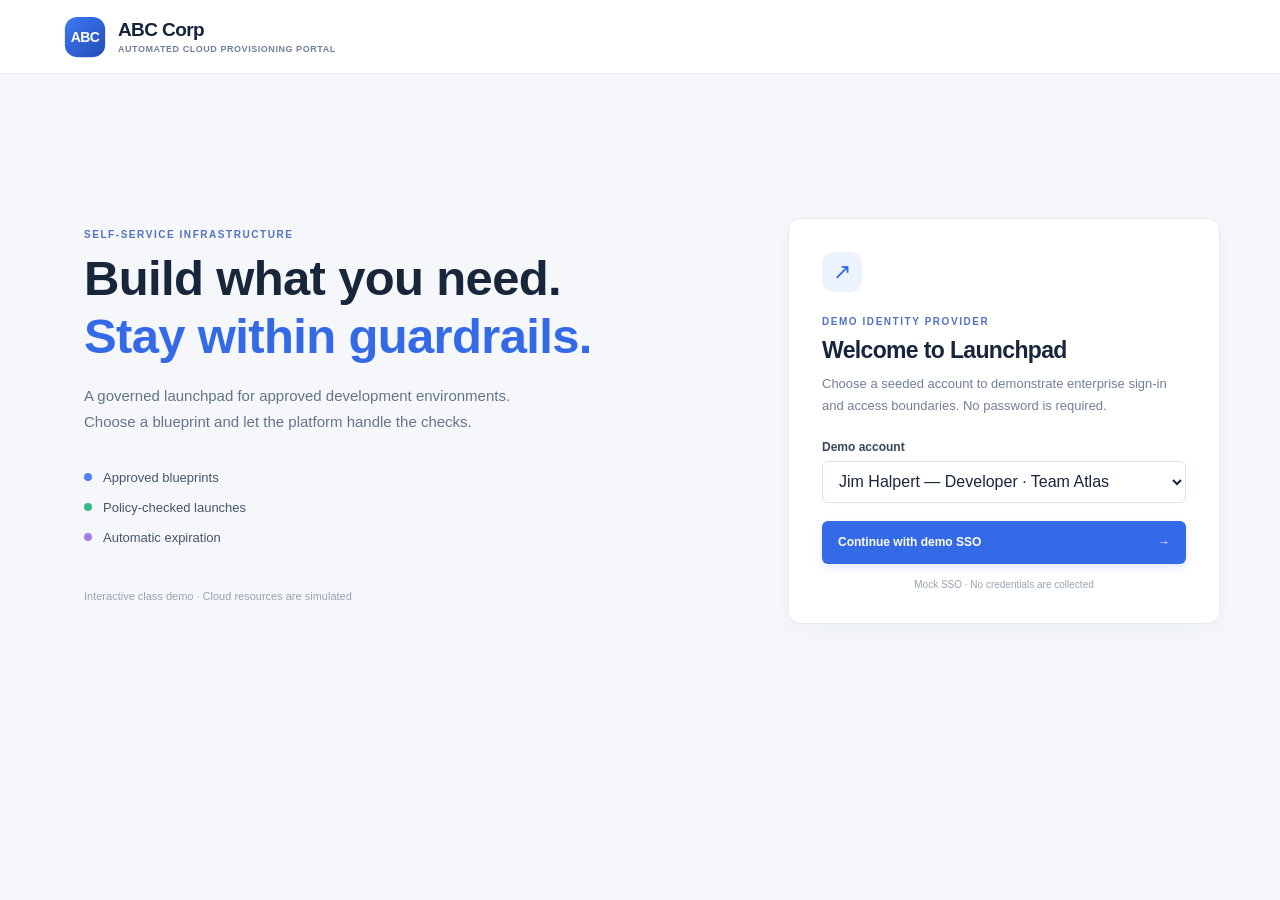
==== Automated Cloud Provisioning Portal Demo/index.html @ f83a17a1 "Removed Advance Demo Clock" ====
<!doctype html>
<html lang="en">
<head>
  <meta charset="utf-8">
  <meta name="viewport" content="width=device-width, initial-scale=1">
  <meta name="theme-color" content="#101d31">
  <title>Cloud Launchpad | ABC Corp</title>
  <link rel="stylesheet" href="styles.css">
</head>
<body>
  <header class="topbar">
    <a class="brand" href="#" aria-label="Cloud Launchpad home">
      <svg class="brand-mark" viewBox="0 0 48 48" role="img" aria-label="ABC Corp logo">
        <defs>
          <linearGradient id="abc-mark-gradient" x1="0" x2="1" y1="0" y2="1">
            <stop offset="0" stop-color="#3d78f4"/>
            <stop offset="1" stop-color="#244db6"/>
          </linearGradient>
        </defs>
        <rect x="1" y="1" width="46" height="46" rx="14" fill="url(#abc-mark-gradient)"/>
        <text x="24" y="30" text-anchor="middle" fill="#fff" font-family="Arial, sans-serif" font-size="16" font-weight="800" letter-spacing="-.7">ABC</text>
      </svg>
      <span class="brand-copy"><strong>ABC Corp</strong><small>AUTOMATED CLOUD PROVISIONING PORTAL</small></span>
    </a>
    <div id="session-area" class="session-area"></div>
  </header>

  <main id="app" class="page-shell">
    <section id="login-screen" class="login-layout">
      <div class="intro-panel">
        <p class="eyebrow">SELF-SERVICE INFRASTRUCTURE</p>
        <h1>Build what you need.<br><span>Stay within guardrails.</span></h1>
        <p class="intro-copy">A governed launchpad for approved development environments. Choose a blueprint and let the platform handle the checks.</p>
        <div class="intro-points">
          <span><i class="point-icon point-blue"></i>Approved blueprints</span>
          <span><i class="point-icon point-green"></i>Policy-checked launches</span>
          <span><i class="point-icon point-violet"></i>Automatic expiration</span>
        </div>
        <p class="demo-note">Interactive class demo · Cloud resources are simulated</p>
      </div>
      <section class="login-card" aria-labelledby="login-title">
        <div class="card-icon" aria-hidden="true">↗</div>
        <p class="eyebrow">DEMO IDENTITY PROVIDER</p>
        <h2 id="login-title">Welcome to Launchpad</h2>
        <p class="muted">Choose a seeded account to demonstrate enterprise sign-in and access boundaries. No password is required.</p>
        <label for="account-select">Demo account</label>
        <select id="account-select"></select>
        <button id="login-button" class="button button-primary button-full">Continue with demo SSO <span aria-hidden="true">→</span></button>
        <p class="login-footnote">Mock SSO · No credentials are collected</p>
      </section>
    </section>

    <section id="workspace" class="hidden">
      <div class="welcome-row">
        <div>
          <p class="eyebrow">ENGINEERING WORKSPACE</p>
          <h1 id="welcome-title">Your environments</h1>
          <p id="welcome-subtitle" class="muted"></p>
        </div>
      </div>

      <div id="notice-area" aria-live="polite"></div>
      <div id="policy-flash" aria-live="polite"></div>

      <div class="workspace-grid">
        <section class="panel catalog-panel">
          <div class="panel-heading">
            <div><p class="eyebrow">START WITH A BLUEPRINT</p><h2>Approved catalog</h2></div>
            <span class="count-pill">03 TEMPLATES</span>
          </div>
          <div id="catalog-list" class="catalog-list"></div>
        </section>

        <section class="panel request-panel">
          <div class="panel-heading">
            <div><p class="eyebrow">NEW REQUEST</p><h2>Configure environment</h2></div>
            <span class="step-mark">01 <span>/</span> 03</span>
          </div>
          <form id="request-form">
            <label>Selected blueprint</label>
            <div id="selected-template" class="selected-template"></div>
            <label for="environment-name">Environment name</label>
            <input id="environment-name" name="environmentName" required maxlength="32" placeholder="e.g. checkout-api">
            <span class="field-hint">Lowercase letters, numbers, and hyphens; start with a letter.</span>
            <div class="form-row">
              <div>
                <label for="cloud-provider">Cloud provider</label>
                <select id="cloud-provider" name="cloudProvider">
                  <option value="aws">AWS</option>
                  <option value="azure">Azure</option>
                  <option value="gcp">GCP</option>
                </select>
              </div>
              <div>
                <label for="region">Region</label>
                <select id="region" name="region"></select>
              </div>
            </div>
            <div class="form-row">
              <div>
                <label for="lifetime">Lifetime</label>
                <select id="lifetime" name="lifetime"></select>
              </div>
              <div class="estimate-card" aria-live="polite">
                <span class="estimate-label">Estimated cost</span>
                <strong id="daily-estimate">$0.00 <small>/ day</small></strong>
                <span id="total-estimate" class="estimate-total"></span>
                <span class="estimate-disclaimer">Demo estimate · not live pricing</span>
              </div>
            </div>
            <label class="checkbox-label" for="public-ingress">
              <input id="public-ingress" name="publicIngress" type="checkbox">
              <span>Allow public inbound access <small>Included to demonstrate a policy violation</small></span>
            </label>
            <button id="submit-request" class="button button-primary button-full" type="submit">Run checks &amp; provision <span aria-hidden="true">→</span></button>
            <p class="form-footnote"><span aria-hidden="true">⛨</span> Every request is checked before deployment.</p>
          </form>
        </section>
      </div>

      <section class="panel environments-panel">
        <div class="panel-heading">
          <div><p class="eyebrow">REQUEST HISTORY</p><h2 id="environment-heading">Your environments</h2></div>
          <span id="environment-count" class="count-pill">0 ENVIRONMENTS</span>
        </div>
        <div id="environment-list"></div>
      </section>
      <section id="security-policy-section" class="panel security-policies-panel hidden" aria-labelledby="security-policies-title">
        <div class="panel-heading">
          <div><p class="eyebrow">SECURITY ADMINISTRATION</p><h2 id="security-policies-title">Security &amp; compliance policies</h2></div>
          <span id="policy-count" class="count-pill"></span>
        </div>
        <p class="policy-intro">Review and maintain the demo guardrails. The public ingress policy is enforced during provisioning checks; other policy entries are managed as demo policy records.</p>
        <div id="security-policy-list" class="security-policy-list"></div>
        <form id="policy-form" class="policy-editor">
          <h3 id="policy-form-heading">Add a policy</h3>
          <div class="form-row">
            <div>
              <label for="policy-name">Policy name</label>
              <input id="policy-name" name="policyName" required maxlength="60" placeholder="e.g. Require encrypted storage">
            </div>
            <div>
              <label for="policy-category">Category</label>
              <select id="policy-category" name="policyCategory">
                <option value="Access control">Access control</option>
                <option value="Network security">Network security</option>
                <option value="Data protection">Data protection</option>
                <option value="Lifecycle">Lifecycle</option>
                <option value="Compliance">Compliance</option>
              </select>
            </div>
          </div>
          <label for="policy-description">Description</label>
          <textarea id="policy-description" name="policyDescription" required maxlength="240" rows="2" placeholder="Describe what the policy requires."></textarea>
          <div class="policy-editor-actions">
            <button id="policy-submit" class="button button-primary" type="submit">Add policy</button>
            <button id="policy-cancel" class="button-secondary hidden" type="button">Cancel edit</button>
          </div>
        </form>
      </section>
      <footer class="page-footer">Demo mode · No cloud resources are created <span id="demo-clock"></span><button id="reset-button" class="text-button">Reset demo data</button></footer>
    </section>
  </main>
  <script src="app.js"></script>
</body>
</html>
---- Automated Cloud Provisioning Portal Demo/styles.css ----
:root {
  color-scheme: light;
  --ink: #17263b;
  --muted: #728096;
  --line: #e7ebf1;
  --paper: #ffffff;
  --canvas: #f5f7fb;
  --blue: #3469e8;
  --blue-dark: #2454c9;
  --green: #14946a;
  --red: #c33f4d;
  font-family: "DM Sans", "Segoe UI", sans-serif;
  background: var(--canvas);
  color: var(--ink);
}

* { box-sizing: border-box; }
body { margin: 0; min-width: 320px; background: var(--canvas); }
button, input, select { font: inherit; }
button { cursor: pointer; }
.hidden { display: none !important; }

.topbar {
  height: 74px; padding: 0 max(5vw, calc((100vw - 1200px) / 2));
  display: flex; align-items: center; justify-content: space-between;
  background: var(--paper); border-bottom: 1px solid var(--line);
}
.brand { color: inherit; text-decoration: none; display: flex; align-items: center; gap: 12px; }
.brand-mark { flex: 0 0 42px; width: 42px; height: 42px; display: block; }
.brand-copy strong { display: block; color: #14243b; font: 800 19px Manrope, "Segoe UI", sans-serif; letter-spacing: -.6px; }
.brand-copy small { display: block; margin-top: 3px; color: #718098; font-size: 9px; font-weight: 700; letter-spacing: .55px; }
.session-area { color: var(--muted); font-size: 12px; }
.session-user { display: flex; align-items: center; gap: 10px; }
.avatar { width: 34px; height: 34px; border-radius: 50%; display: grid; place-items: center; color: #345bc0; background: #eaf0ff; font-weight: 700; }
.session-user strong { display: block; color: var(--ink); font-size: 12px; }
.session-user small { display: block; margin-top: 2px; }
.session-user button { border: 0; background: transparent; color: var(--blue); font-size: 12px; margin-left: 8px; }

.page-shell { max-width: 1160px; width: calc(100% - 48px); margin: 52px auto 30px; }
.login-layout { min-height: 590px; display: grid; grid-template-columns: 1.2fr .8fr; align-items: center; gap: 80px; }
.intro-panel { padding: 8px 0 8px 24px; }
.eyebrow { margin: 0 0 10px; color: #5273c3; font-size: 10px; font-weight: 700; letter-spacing: 1.55px; }
h1, h2, p { margin-top: 0; }
h1, h2 { font-family: Manrope, "Segoe UI", sans-serif; letter-spacing: -.65px; }
.intro-panel h1 { margin-bottom: 18px; font-size: clamp(34px, 4vw, 49px); line-height: 1.17; }
.intro-panel h1 span { color: var(--blue); }
.intro-copy { max-width: 440px; color: #64748a; line-height: 1.75; font-size: 15px; }
.intro-points { display: grid; gap: 15px; margin-top: 34px; color: #47566c; font-size: 13px; }
.intro-points span { display: flex; align-items: center; gap: 11px; }
.point-icon { width: 8px; height: 8px; border-radius: 50%; }
.point-blue { background: #5680ed; }.point-green { background: #35b889; }.point-violet { background: #a080e5; }
.demo-note { margin-top: 45px; color: #99a3b2; font-size: 11px; }

.login-card, .panel { background: var(--paper); border: 1px solid var(--line); border-radius: 12px; box-shadow: 0 5px 20px #1c34510a; }
.login-card { padding: 33px; }
.card-icon { width: 40px; height: 40px; margin-bottom: 24px; display: grid; place-items: center; border-radius: 12px; color: var(--blue); background: #edf2ff; font-size: 22px; }
.login-card h2 { margin-bottom: 9px; font-size: 23px; }
.muted { color: var(--muted); line-height: 1.65; }
.login-card .muted { margin-bottom: 24px; font-size: 13px; }
label { display: block; margin: 15px 0 7px; font-size: 12px; font-weight: 600; color: #36465c; }
input:not([type=checkbox]), select, textarea { width: 100%; min-height: 42px; padding: 0 12px; border: 1px solid #dce2eb; border-radius: 6px; background: #fff; color: var(--ink); outline: none; }
textarea { padding-top: 10px; resize: vertical; line-height: 1.5; }
input:focus, select:focus, textarea:focus { border-color: #7191ed; box-shadow: 0 0 0 3px #3469e81a; }
.button { min-height: 43px; padding: 0 16px; border: 0; border-radius: 6px; font-size: 12px; font-weight: 700; }
.button-primary { color: white; background: var(--blue); box-shadow: 0 4px 9px #3469e826; }
.button-primary:hover { background: var(--blue-dark); }
.button-primary:disabled { cursor: wait; opacity: .65; }
.button-full { width: 100%; margin-top: 18px; display: flex; justify-content: space-between; align-items: center; }
.login-footnote { margin: 15px 0 0; text-align: center; color: #98a3b2; font-size: 10px; }

.welcome-row { display: flex; justify-content: space-between; align-items: end; margin-bottom: 23px; }
.welcome-row h1 { margin-bottom: 4px; font-size: 28px; }
.welcome-row .muted { margin-bottom: 0; font-size: 13px; }
.manager-tools { display: flex; align-items: center; gap: 10px; color: #79869a; font-size: 11px; }
.button-secondary { padding: 10px 13px; color: #3758a8; background: #edf2ff; border: 1px solid #e2e9ff; border-radius: 6px; font-size: 11px; font-weight: 700; }
.workspace-grid { display: grid; grid-template-columns: 1fr 1fr; gap: 18px; }
.panel { padding: 22px; }
.panel-heading { display: flex; justify-content: space-between; align-items: center; gap: 12px; margin-bottom: 20px; }
.panel-heading .eyebrow { margin-bottom: 5px; font-size: 9px; }
.panel-heading h2 { margin-bottom: 0; font-size: 18px; }
.count-pill { padding: 6px 9px; border-radius: 30px; background: #f1f4f8; color: #68778c; font-size: 9px; font-weight: 700; white-space: nowrap; letter-spacing: .35px; }
.step-mark { color: #344b7b; font-size: 11px; font-weight: 700; white-space: nowrap; }
.step-mark span { color: #a8b1bf; }
.catalog-list { display: grid; gap: 9px; }
.catalog-card { display: flex; width: 100%; align-items: center; gap: 12px; padding: 12px; text-align: left; border: 1px solid #e8edf4; border-radius: 8px; background: white; color: var(--ink); transition: border-color .15s, background .15s; }
.catalog-card:hover, .catalog-card.selected { border-color: #7998f1; background: #f7f9ff; }
.template-icon { flex: 0 0 38px; width: 38px; height: 38px; display: grid; place-items: center; border-radius: 9px; background: #eff3ff; color: #476bd2; font-size: 12px; font-weight: 700; }
.template-icon.python { color: #2386a5; background: #eaf8fa; }.template-icon.kubernetes { color: #7252c5; background: #f3efff; }
.template-info { flex: 1; min-width: 0; }
.template-info strong { display: block; margin-bottom: 4px; font-size: 12px; }
.template-info small { display: block; color: #8290a3; font-size: 10px; line-height: 1.4; }
.template-arrow { color: #98a5b8; }
.selected-template { padding: 10px 12px; border: 1px solid #e4eaf3; border-radius: 6px; background: #f9faff; color: #405574; font-size: 12px; font-weight: 600; }
.field-hint { display: block; margin: 5px 0 0; color: #8b97a8; font-size: 10px; }
.form-row { display: grid; grid-template-columns: 1fr 1fr; gap: 12px; }
.form-row label { margin-top: 13px; }
.estimate-card { min-width: 0; margin-top: 13px; padding: 8px 10px; border: 1px solid #dfe8fb; border-radius: 6px; background: #f6f8ff; }
.estimate-label, .estimate-total, .estimate-disclaimer { display: block; }
.estimate-label { color: #728096; font-size: 10px; }
.estimate-card strong { display: block; margin-top: 2px; color: #244ba8; font: 700 16px Manrope, "Segoe UI", sans-serif; }
.estimate-card strong small { font: 500 10px "DM Sans", "Segoe UI", sans-serif; color: #728096; }
.estimate-total { margin-top: 2px; color: #586982; font-size: 10px; }
.estimate-disclaimer { margin-top: 4px; color: #939eae; font-size: 9px; }
.checkbox-label { display: flex; align-items: flex-start; gap: 9px; margin-top: 17px; color: #47566c; font-size: 11px; font-weight: 500; }
.checkbox-label input { margin: 2px 0 0; accent-color: var(--blue); }
.checkbox-label span small { display: block; margin-top: 4px; color: #929dad; font-size: 10px; }
.form-footnote { margin: 13px 0 0; color: #8793a4; text-align: center; font-size: 10px; }
.form-footnote span { color: var(--green); }

.environments-panel { margin-top: 18px; }
.environments-panel .panel-heading { margin-bottom: 15px; }
.empty-state { padding: 24px 12px; border: 1px dashed #dce3ed; border-radius: 8px; text-align: center; color: #8793a4; font-size: 12px; }
.empty-state strong { display: block; margin-bottom: 4px; color: #53637a; font-size: 13px; }
.environment-table { width: 100%; border-collapse: collapse; font-size: 11px; }
.table-scroll { overflow-x: auto; }
.environment-table th { padding: 10px 9px; color: #8491a3; text-align: left; font-size: 9px; text-transform: uppercase; letter-spacing: .6px; border-bottom: 1px solid var(--line); }
.environment-table td { padding: 13px 9px; border-bottom: 1px solid #eff2f6; vertical-align: middle; }
.environment-table tr:last-child td { border-bottom: 0; }
.env-name { display: block; color: #263750; font-weight: 700; }
.env-meta { display: block; margin-top: 3px; color: #98a3b1; font-size: 9px; }
.resource-details { min-width: 130px; }
.resource-details summary { color: #4265c4; font-size: 10px; font-weight: 700; cursor: pointer; white-space: nowrap; }
.resource-details ul { min-width: 235px; margin: 9px 0 2px; padding: 10px 11px 10px 25px; border: 1px solid #e7ebf1; border-radius: 7px; background: #fafbfe; }
.resource-details li { padding: 4px 0; color: #53637a; font-size: 10px; }
.resource-details li strong, .resource-details li span { display: block; }
.resource-details li span { margin-top: 2px; color: #8793a4; }
.resource-empty { min-width: 150px; color: #98a3b1; font-size: 10px; line-height: 1.5; }
.security-policies-panel { margin-top: 18px; }
.security-policies-panel .panel-heading { margin-bottom: 9px; }
.policy-intro { max-width: 760px; margin-bottom: 17px; color: #728096; font-size: 11px; line-height: 1.6; }
.security-policy-list { display: grid; gap: 9px; }
.security-policy-card { display: flex; align-items: center; justify-content: space-between; gap: 18px; padding: 13px 15px; border: 1px solid #e8edf4; border-radius: 8px; }
.security-policy-heading { display: flex; align-items: center; flex-wrap: wrap; gap: 9px; }
.security-policy-heading h3 { margin: 0; color: #263750; font: 700 12px Manrope, "Segoe UI", sans-serif; }
.security-policy-copy p { margin: 5px 0; color: #748198; font-size: 10px; line-height: 1.5; }
.policy-category { padding: 4px 7px; border-radius: 20px; color: #536b9d; background: #f0f4fc; font-size: 9px; font-weight: 600; }
.policy-state { color: #7b899b; font-size: 9px; }
.policy-enabled { color: #12825e; }.policy-disabled { color: #a46d14; }
.security-policy-actions { display: flex; flex: 0 0 auto; align-items: center; gap: 13px; }
.policy-edit-button { color: #4265c4; }
.policy-toggle { display: flex; align-items: center; gap: 5px; margin: 0; color: #617087; font-size: 10px; }
.policy-toggle input { accent-color: var(--blue); }
.policy-editor { margin-top: 18px; padding: 16px; border: 1px solid #e3e9f2; border-radius: 8px; background: #fafbfe; }
.policy-editor h3 { margin: 0; font: 700 14px Manrope, "Segoe UI", sans-serif; }
.policy-editor .form-row { gap: 14px; }
.policy-editor .form-row label, .policy-editor > label { margin-top: 12px; }
.policy-editor-actions { display: flex; align-items: center; gap: 9px; }
.policy-editor-actions .button { margin-top: 13px; }
.policy-editor-actions .button-secondary { margin-top: 13px; }
.status-badge { display: inline-block; padding: 5px 8px; border-radius: 20px; font-size: 9px; font-weight: 700; }
.status-provisioned { color: #10845e; background: #e8f7f0; }.status-provisioning { color: #986d0a; background: #fff5dc; }.status-blocked { color: #b33947; background: #fff0f1; }.status-expiring { color: #a36a0d; background: #fff3dc; }.status-decommissioned { color: #697689; background: #eef1f5; }
.owner-cell { color: #5f6f84; }
.notice { margin-bottom: 14px; padding: 12px 14px; border-radius: 7px; font-size: 12px; line-height: 1.55; }
.notice-success { color: #176e51; background: #eaf8f1; border: 1px solid #d5f0e3; }.notice-warning { color: #835a12; background: #fff7e6; border: 1px solid #f4e6bd; }.notice-info { color: #3b5d98; background: #edf3ff; border: 1px solid #dce7ff; }
.policy-result { margin: -5px 0 16px; padding: 13px 15px; border-radius: 7px; font-size: 11px; line-height: 1.6; }
.policy-pass { color: #176e51; background: #eaf8f1; border: 1px solid #d5f0e3; }.policy-fail { color: #9f3541; background: #fff0f1; border: 1px solid #f5dadd; }
.policy-result strong { display: block; margin-bottom: 3px; }
.page-footer { display: flex; justify-content: center; align-items: center; gap: 10px; margin: 18px 0; color: #9aa4b2; font-size: 10px; }
.text-button { padding: 3px 5px; border: 0; background: transparent; color: #7487ad; font-size: 10px; }
.text-button:hover { color: var(--blue); text-decoration: underline; }
#demo-clock { color: #7788a0; }

@media (max-width: 800px) {
  .login-layout { grid-template-columns: 1fr; gap: 25px; max-width: 520px; margin: auto; }
  .intro-panel { padding-left: 0; }
  .intro-panel h1 { font-size: 37px; }
  .demo-note { margin-top: 25px; }
  .workspace-grid { grid-template-columns: 1fr; }
}
@media (max-width: 560px) {
  .topbar { height: 64px; padding: 0 16px; }
  .brand-copy strong { font-size: 17px; }
  .brand-copy small { font-size: 8px; }
  .page-shell { width: calc(100% - 28px); margin-top: 28px; }
  .login-card, .panel { padding: 18px; }
  .welcome-row { align-items: flex-start; gap: 12px; flex-direction: column; }
  .form-row { gap: 8px; }
  .security-policy-card { align-items: flex-start; flex-direction: column; gap: 8px; }
  .policy-editor .form-row { grid-template-columns: 1fr; }
  .environment-table th:nth-child(3), .environment-table td:nth-child(3) { display: none; }
  .environment-table th, .environment-table td { padding-left: 5px; padding-right: 5px; }
  .page-footer { flex-wrap: wrap; }
}
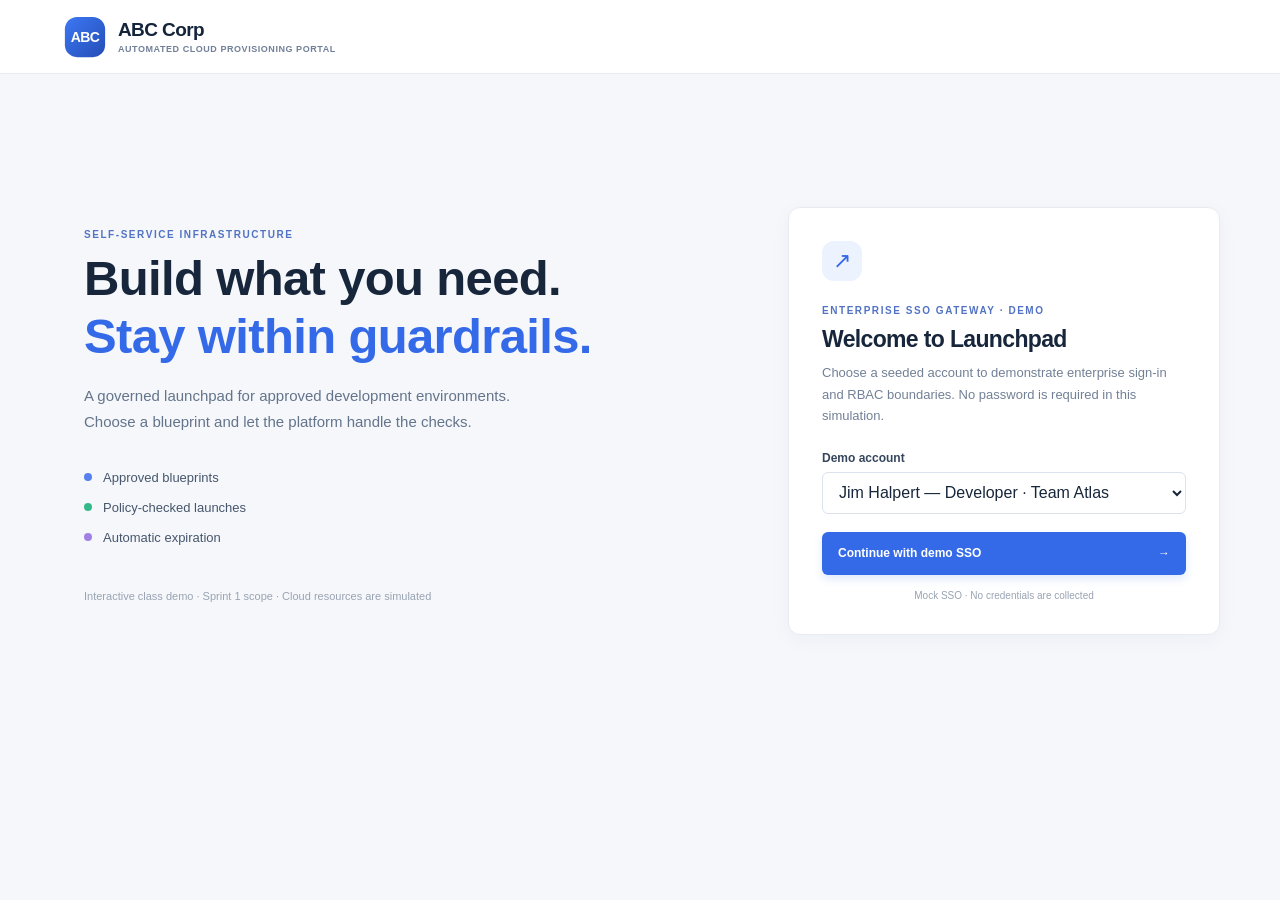
==== commit 88f22ab7: "commit" ====
--- a/Automated Cloud Provisioning Portal Demo/index.html
+++ b/Automated Cloud Provisioning Portal Demo/index.html
@@ -36,13 +36,13 @@
           <span><i class="point-icon point-green"></i>Policy-checked launches</span>
           <span><i class="point-icon point-violet"></i>Automatic expiration</span>
         </div>
-        <p class="demo-note">Interactive class demo · Cloud resources are simulated</p>
+        <p class="demo-note">Interactive class demo · Sprint 1 scope · Cloud resources are simulated</p>
       </div>
       <section class="login-card" aria-labelledby="login-title">
         <div class="card-icon" aria-hidden="true">↗</div>
-        <p class="eyebrow">DEMO IDENTITY PROVIDER</p>
+        <p class="eyebrow">ENTERPRISE SSO GATEWAY · DEMO</p>
         <h2 id="login-title">Welcome to Launchpad</h2>
-        <p class="muted">Choose a seeded account to demonstrate enterprise sign-in and access boundaries. No password is required.</p>
+        <p class="muted">Choose a seeded account to demonstrate enterprise sign-in and RBAC boundaries. No password is required in this simulation.</p>
         <label for="account-select">Demo account</label>
         <select id="account-select"></select>
         <button id="login-button" class="button button-primary button-full">Continue with demo SSO <span aria-hidden="true">→</span></button>
@@ -58,6 +58,20 @@
           <p id="welcome-subtitle" class="muted"></p>
         </div>
       </div>
+
+      <section class="sprint-scope" aria-labelledby="sprint-scope-title">
+        <div class="sprint-scope-heading">
+          <p class="eyebrow">SPRINT 1 REVIEW SCOPE</p>
+          <h2 id="sprint-scope-title">Governed self-service provisioning</h2>
+        </div>
+        <div class="sprint-scope-list">
+          <span><strong>US-01</strong> Catalog</span>
+          <span><strong>US-02</strong> Provisioning</span>
+          <span><strong>US-04</strong> RBAC &amp; SSO</span>
+          <span><strong>US-05</strong> TTL &amp; cost governance</span>
+          <span><strong>US-06</strong> Policy scanning</span>
+        </div>
+      </section>
 
       <div id="notice-area" aria-live="polite"></div>
       <div id="policy-flash" aria-live="polite"></div>
@@ -102,10 +116,10 @@
                 <select id="lifetime" name="lifetime"></select>
               </div>
               <div class="estimate-card" aria-live="polite">
-                <span class="estimate-label">Estimated cost</span>
+                <span class="estimate-label">Cost governance estimate</span>
                 <strong id="daily-estimate">$0.00 <small>/ day</small></strong>
                 <span id="total-estimate" class="estimate-total"></span>
-                <span class="estimate-disclaimer">Demo estimate · not live pricing</span>
+                <span id="cost-governance-note" class="estimate-disclaimer">Demo estimate · not live pricing</span>
               </div>
             </div>
             <label class="checkbox-label" for="public-ingress">
@@ -158,7 +172,12 @@
           </div>
         </form>
       </section>
-      <footer class="page-footer">Demo mode · No cloud resources are created <span id="demo-clock"></span><button id="reset-button" class="text-button">Reset demo data</button></footer>
+      <footer class="page-footer">
+        <span>Demo mode · No cloud resources are created</span>
+        <span id="demo-clock"></span>
+        <button id="advance-clock-button" class="text-button" type="button">Advance 30 days</button>
+        <button id="reset-button" class="text-button" type="button">Reset demo data</button>
+      </footer>
     </section>
   </main>
   <script src="app.js"></script>
--- a/Automated Cloud Provisioning Portal Demo/styles.css
+++ b/Automated Cloud Provisioning Portal Demo/styles.css
@@ -71,6 +71,12 @@
 .welcome-row { display: flex; justify-content: space-between; align-items: end; margin-bottom: 23px; }
 .welcome-row h1 { margin-bottom: 4px; font-size: 28px; }
 .welcome-row .muted { margin-bottom: 0; font-size: 13px; }
+.sprint-scope { display: grid; grid-template-columns: minmax(210px, .8fr) 1.8fr; gap: 18px; align-items: center; margin-bottom: 18px; padding: 15px 18px; border: 1px solid #dfe7f6; border-radius: 10px; background: linear-gradient(100deg, #f7f9ff, #fff); }
+.sprint-scope-heading .eyebrow { margin-bottom: 5px; }
+.sprint-scope-heading h2 { margin: 0; color: #29467f; font-size: 16px; }
+.sprint-scope-list { display: flex; flex-wrap: wrap; gap: 8px; }
+.sprint-scope-list span { padding: 7px 9px; border: 1px solid #e0e7f5; border-radius: 20px; color: #53637a; background: #fff; font-size: 10px; white-space: nowrap; }
+.sprint-scope-list strong { margin-right: 3px; color: #4265c4; font-size: 9px; }
 .manager-tools { display: flex; align-items: center; gap: 10px; color: #79869a; font-size: 11px; }
 .button-secondary { padding: 10px 13px; color: #3758a8; background: #edf2ff; border: 1px solid #e2e9ff; border-radius: 6px; font-size: 11px; font-weight: 700; }
 .workspace-grid { display: grid; grid-template-columns: 1fr 1fr; gap: 18px; }
@@ -159,6 +165,7 @@
 .text-button { padding: 3px 5px; border: 0; background: transparent; color: #7487ad; font-size: 10px; }
 .text-button:hover { color: var(--blue); text-decoration: underline; }
 #demo-clock { color: #7788a0; }
+.page-footer #demo-clock { margin-left: 4px; }
 
 @media (max-width: 800px) {
   .login-layout { grid-template-columns: 1fr; gap: 25px; max-width: 520px; margin: auto; }
@@ -166,6 +173,7 @@
   .intro-panel h1 { font-size: 37px; }
   .demo-note { margin-top: 25px; }
   .workspace-grid { grid-template-columns: 1fr; }
+  .sprint-scope { grid-template-columns: 1fr; gap: 10px; }
 }
 @media (max-width: 560px) {
   .topbar { height: 64px; padding: 0 16px; }
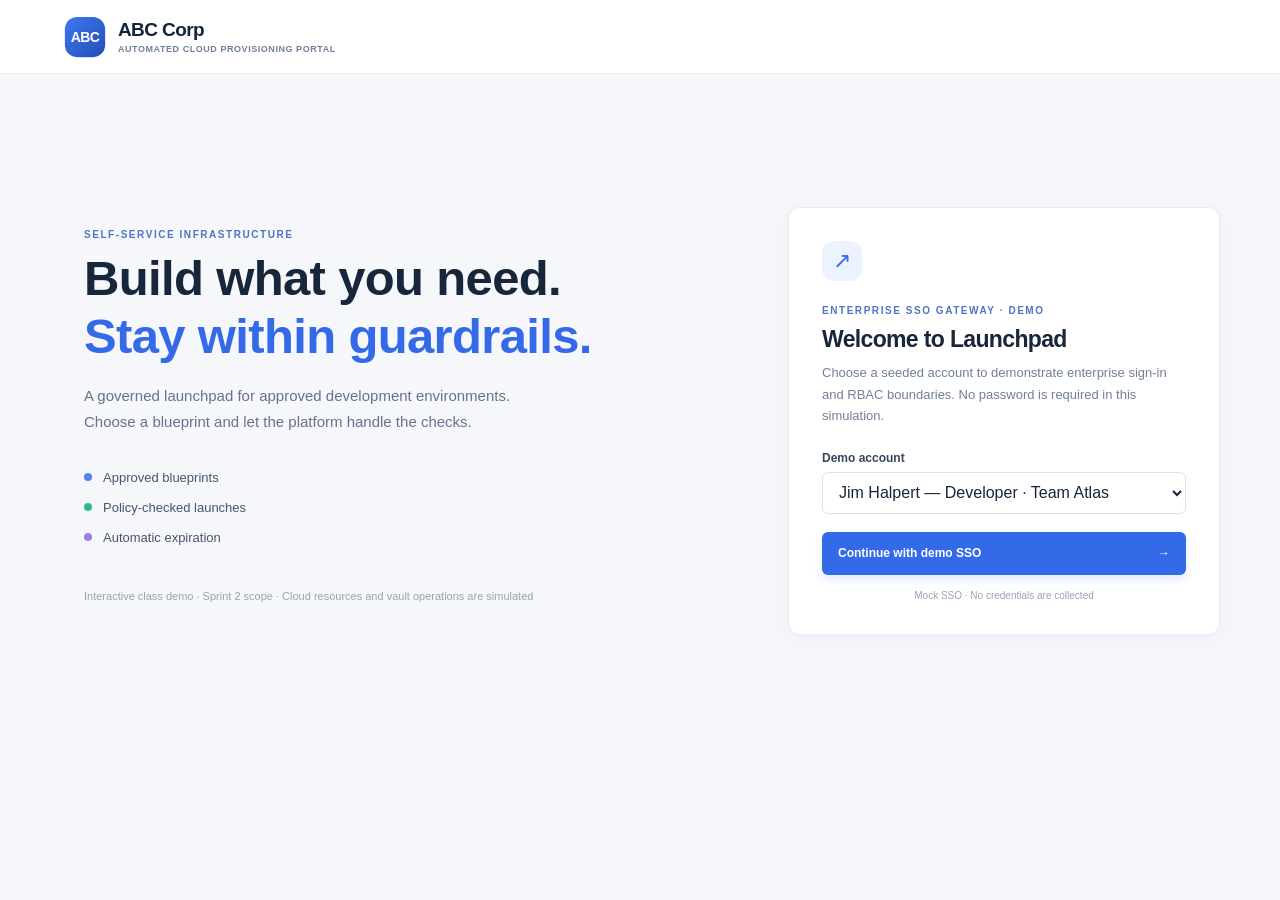
==== commit c0777d69: "US-09, US-03, US-7" ====
--- a/Automated Cloud Provisioning Portal Demo/index.html
+++ b/Automated Cloud Provisioning Portal Demo/index.html
@@ -36,7 +36,7 @@
           <span><i class="point-icon point-green"></i>Policy-checked launches</span>
           <span><i class="point-icon point-violet"></i>Automatic expiration</span>
         </div>
-        <p class="demo-note">Interactive class demo · Sprint 1 scope · Cloud resources are simulated</p>
+        <p class="demo-note">Interactive class demo · Sprint 2 scope · Cloud resources and vault operations are simulated</p>
       </div>
       <section class="login-card" aria-labelledby="login-title">
         <div class="card-icon" aria-hidden="true">↗</div>
@@ -61,20 +61,47 @@
 
       <section class="sprint-scope" aria-labelledby="sprint-scope-title">
         <div class="sprint-scope-heading">
-          <p class="eyebrow">SPRINT 1 REVIEW SCOPE</p>
+          <p class="eyebrow">SPRINT 2 REVIEW SCOPE</p>
           <h2 id="sprint-scope-title">Governed self-service provisioning</h2>
         </div>
         <div class="sprint-scope-list">
           <span><strong>US-01</strong> Catalog</span>
           <span><strong>US-02</strong> Provisioning</span>
+          <span><strong>US-03</strong> Cost &amp; approval</span>
           <span><strong>US-04</strong> RBAC &amp; SSO</span>
           <span><strong>US-05</strong> TTL &amp; cost governance</span>
           <span><strong>US-06</strong> Policy scanning</span>
+          <span><strong>US-07</strong> Resource dashboard</span>
+          <span><strong>US-09</strong> Secret vault</span>
+          <span><strong>US-12</strong> Audit reporting</span>
         </div>
       </section>
 
       <div id="notice-area" aria-live="polite"></div>
       <div id="policy-flash" aria-live="polite"></div>
+
+      <section id="owner-dashboard" class="panel owner-dashboard hidden" aria-labelledby="owner-dashboard-title">
+        <div class="panel-heading">
+          <div><p class="eyebrow">US-07 · MULTI-CLOUD OPERATIONS</p><h2 id="owner-dashboard-title">Centralized resource dashboard</h2></div>
+          <div class="dashboard-filter-bar">
+          <label class="dashboard-filter" for="owner-cloud-filter">Cloud provider
+            <select id="owner-cloud-filter">
+              <option value="all">All providers</option>
+              <option value="aws">AWS</option>
+              <option value="azure">Azure</option>
+              <option value="gcp">GCP</option>
+            </select>
+          </label>
+          <label class="dashboard-filter" for="owner-health-filter">Health
+            <select id="owner-health-filter"><option value="all">All health</option><option value="healthy">Healthy</option><option value="degraded">Degraded</option><option value="offline">Offline</option></select>
+          </label>
+          <input id="owner-search-filter" class="compact-input" placeholder="Search environment, owner, team">
+          </div>
+        </div>
+        <p class="dashboard-note">Health reflects simulated deployment and expiration state; cost figures are demo estimates, not live cloud telemetry.</p>
+        <div id="owner-dashboard-metrics" class="dashboard-metrics"></div>
+        <div id="owner-dashboard-list"></div>
+      </section>
 
       <div class="workspace-grid">
         <section class="panel catalog-panel">
@@ -118,10 +145,20 @@
               <div class="estimate-card" aria-live="polite">
                 <span class="estimate-label">Cost governance estimate</span>
                 <strong id="daily-estimate">$0.00 <small>/ day</small></strong>
+                <span id="monthly-estimate" class="estimate-monthly"></span>
                 <span id="total-estimate" class="estimate-total"></span>
                 <span id="cost-governance-note" class="estimate-disclaimer">Demo estimate · not live pricing</span>
               </div>
             </div>
+            <section class="vault-config" aria-labelledby="vault-config-title">
+              <div class="section-label"><strong id="vault-config-title">US-09 · Credential &amp; secret vault</strong><span class="simulated-label">SIMULATED</span></div>
+              <label for="vault-path">Enterprise vault path</label>
+              <input id="vault-path" value="kv/teams/team-atlas/environments" maxlength="120" aria-describedby="vault-help">
+              <p id="vault-help" class="field-hint">A reference only: no credential value is generated, displayed, or stored in this browser.</p>
+              <label class="checkbox-label" for="vault-least-privilege"><input id="vault-least-privilege" type="checkbox" checked><span>Apply least-privilege workload access policy</span></label>
+            </section>
+            <details class="cost-breakdown"><summary>View cost breakdown</summary><div id="cost-breakdown-content"></div></details>
+            <div id="approval-routing-banner" class="approval-routing-banner" aria-live="polite"></div>
             <label class="checkbox-label" for="public-ingress">
               <input id="public-ingress" name="publicIngress" type="checkbox">
               <span>Allow public inbound access <small>Included to demonstrate a policy violation</small></span>
@@ -139,12 +176,18 @@
         </div>
         <div id="environment-list"></div>
       </section>
+      <section id="audit-section" class="panel audit-panel hidden" aria-labelledby="audit-title">
+        <div class="panel-heading"><div><p class="eyebrow">US-12 · COMPLIANCE EVIDENCE</p><h2 id="audit-title">System audit log</h2></div><div class="audit-actions"><button id="export-audit-csv" class="button-secondary" type="button">Export CSV</button><button id="export-audit-json" class="button button-primary" type="button">Export JSON</button></div></div>
+        <p class="dashboard-note">Immutable simulated records; event details never contain secret values.</p>
+        <div class="audit-filters"><input id="audit-search" placeholder="Resource ID, environment, or actor"><select id="audit-action-filter"><option value="all">All actions</option><option value="REQUESTED">Requested</option><option value="APPROVED">Approved</option><option value="MODIFIED">Modified</option><option value="DELETED">Deleted</option><option value="SECRET_INJECTED">Secret injected</option></select><select id="audit-team-filter"><option value="all">All teams</option></select><input id="audit-date-filter" type="date" aria-label="Events on or after date"></div>
+        <div id="audit-list"></div>
+      </section>
       <section id="security-policy-section" class="panel security-policies-panel hidden" aria-labelledby="security-policies-title">
         <div class="panel-heading">
           <div><p class="eyebrow">SECURITY ADMINISTRATION</p><h2 id="security-policies-title">Security &amp; compliance policies</h2></div>
           <span id="policy-count" class="count-pill"></span>
         </div>
-        <p class="policy-intro">Review and maintain the demo guardrails. The public ingress policy is enforced during provisioning checks; other policy entries are managed as demo policy records.</p>
+        <p class="policy-intro">Review and maintain the demo guardrails. Public ingress is enforced during provisioning checks, and requests above the monthly budget threshold require approval from their team manager before provisioning.</p>
         <div id="security-policy-list" class="security-policy-list"></div>
         <form id="policy-form" class="policy-editor">
           <h3 id="policy-form-heading">Add a policy</h3>
--- a/Automated Cloud Provisioning Portal Demo/styles.css
+++ b/Automated Cloud Provisioning Portal Demo/styles.css
@@ -101,19 +101,55 @@
 .form-row { display: grid; grid-template-columns: 1fr 1fr; gap: 12px; }
 .form-row label { margin-top: 13px; }
 .estimate-card { min-width: 0; margin-top: 13px; padding: 8px 10px; border: 1px solid #dfe8fb; border-radius: 6px; background: #f6f8ff; }
-.estimate-label, .estimate-total, .estimate-disclaimer { display: block; }
+.estimate-label, .estimate-monthly, .estimate-total, .estimate-disclaimer { display: block; }
 .estimate-label { color: #728096; font-size: 10px; }
 .estimate-card strong { display: block; margin-top: 2px; color: #244ba8; font: 700 16px Manrope, "Segoe UI", sans-serif; }
 .estimate-card strong small { font: 500 10px "DM Sans", "Segoe UI", sans-serif; color: #728096; }
+.estimate-monthly { margin-top: 3px; color: #263750; font-size: 10px; font-weight: 700; }
 .estimate-total { margin-top: 2px; color: #586982; font-size: 10px; }
 .estimate-disclaimer { margin-top: 4px; color: #939eae; font-size: 9px; }
 .checkbox-label { display: flex; align-items: flex-start; gap: 9px; margin-top: 17px; color: #47566c; font-size: 11px; font-weight: 500; }
 .checkbox-label input { margin: 2px 0 0; accent-color: var(--blue); }
 .checkbox-label span small { display: block; margin-top: 4px; color: #929dad; font-size: 10px; }
+.vault-config { margin: 16px 0; padding: 13px; border: 1px solid #d8e5fb; border-radius: 8px; background: #f8fbff; }
+.section-label { display: flex; align-items: center; justify-content: space-between; color: #31599f; font-size: 11px; }
+.simulated-label { padding: 3px 6px; border-radius: 10px; background: #e8efff; color: #496ac1; font-size: 8px; font-weight: 800; letter-spacing: .5px; }
+.cost-breakdown { margin: 12px 0; padding: 10px 12px; border: 1px solid #e4eaf3; border-radius: 7px; color: #526179; font-size: 11px; }
+.cost-breakdown summary { cursor: pointer; color: #31599f; font-weight: 700; }
+.cost-breakdown div { display: grid; gap: 4px; margin-top: 9px; }
+.approval-routing-banner { margin: 12px 0; padding: 10px 12px; border-radius: 7px; background: #eef8f3; color: #237452; font-size: 11px; line-height: 1.5; }
+.approval-routing-banner.requires-approval { background: #fff6e6; color: #9a6204; }
 .form-footnote { margin: 13px 0 0; color: #8793a4; text-align: center; font-size: 10px; }
 .form-footnote span { color: var(--green); }
 
 .environments-panel { margin-top: 18px; }
+.owner-dashboard { margin-bottom: 18px; }
+.owner-dashboard .panel-heading { margin-bottom: 10px; }
+.dashboard-filter-bar, .audit-actions, .audit-filters { display: flex; align-items: center; flex-wrap: wrap; gap: 8px; }
+.compact-input { width: 190px; min-height: 36px; padding: 0 9px; border: 1px solid #dce2eb; border-radius: 6px; font-size: 11px; }
+.audit-panel { margin-top: 18px; }
+.audit-filters { margin: 14px 0; }
+.audit-filters input, .audit-filters select { width: auto; min-height: 36px; font-size: 11px; }
+.audit-filters #audit-search { min-width: 220px; }
+.audit-table th, .audit-table td { padding: 11px 12px; font-size: 11px; vertical-align: top; }
+.audit-table small { display: block; margin-top: 3px; color: #7a8799; font-size: 10px; }
+.audit-outcome { color: #16825d; font-weight: 700; }
+.audit-outcome.warning { color: #a86600; }
+.dashboard-filter { display: flex; align-items: center; gap: 9px; margin: 0; color: #64748a; font-size: 11px; white-space: nowrap; }
+.dashboard-filter select { width: auto; min-width: 142px; min-height: 36px; }
+.dashboard-note { margin: 0 0 16px; color: #8793a4; font-size: 10px; line-height: 1.5; }
+.dashboard-metrics { display: grid; grid-template-columns: repeat(4, minmax(0, 1fr)); gap: 10px; margin-bottom: 16px; }
+.dashboard-metric { min-width: 0; padding: 12px 14px; border: 1px solid #e8edf4; border-radius: 7px; background: #fbfcfe; }
+.dashboard-metric > span { display: block; color: #728096; font-size: 10px; }
+.dashboard-metric strong { display: block; margin-top: 6px; color: #263750; font: 700 19px Manrope, "Segoe UI", sans-serif; overflow-wrap: anywhere; }
+.dashboard-metric strong small { color: #728096; font: 500 10px "DM Sans", "Segoe UI", sans-serif; }
+.dashboard-metric.metric-attention strong { color: #a36a0d; }
+.cloud-account { color: #34465f; font-weight: 700; }
+.dashboard-health { display: inline-flex; align-items: center; gap: 6px; color: #12825e; font-weight: 700; white-space: nowrap; }
+.dashboard-health i { width: 7px; height: 7px; border-radius: 50%; background: #22a879; }
+.health-pending { color: #986d0a; }.health-pending i { background: #d3a12f; }
+.health-attention { color: #a36a0d; }.health-attention i { background: #d58a21; }
+.owner-resource-table { min-width: 760px; }
 .environments-panel .panel-heading { margin-bottom: 15px; }
 .empty-state { padding: 24px 12px; border: 1px dashed #dce3ed; border-radius: 8px; text-align: center; color: #8793a4; font-size: 12px; }
 .empty-state strong { display: block; margin-bottom: 4px; color: #53637a; font-size: 13px; }
@@ -131,6 +167,10 @@
 .resource-details li strong, .resource-details li span { display: block; }
 .resource-details li span { margin-top: 2px; color: #8793a4; }
 .resource-empty { min-width: 150px; color: #98a3b1; font-size: 10px; line-height: 1.5; }
+.approval-actions { display: flex; flex-wrap: wrap; gap: 5px; margin-top: 7px; }
+.approval-actions .button { min-height: 28px; padding: 5px 8px; font-size: 9px; }
+.button-approve { border: 1px solid #ccebdc; color: #176e51; background: #eaf8f1; }
+.button-reject { border: 1px solid #f1d9dc; color: #9f3541; background: #fff0f1; }
 .security-policies-panel { margin-top: 18px; }
 .security-policies-panel .panel-heading { margin-bottom: 9px; }
 .policy-intro { max-width: 760px; margin-bottom: 17px; color: #728096; font-size: 11px; line-height: 1.6; }
@@ -154,7 +194,7 @@
 .policy-editor-actions .button { margin-top: 13px; }
 .policy-editor-actions .button-secondary { margin-top: 13px; }
 .status-badge { display: inline-block; padding: 5px 8px; border-radius: 20px; font-size: 9px; font-weight: 700; }
-.status-provisioned { color: #10845e; background: #e8f7f0; }.status-provisioning { color: #986d0a; background: #fff5dc; }.status-blocked { color: #b33947; background: #fff0f1; }.status-expiring { color: #a36a0d; background: #fff3dc; }.status-decommissioned { color: #697689; background: #eef1f5; }
+.status-provisioned { color: #10845e; background: #e8f7f0; }.status-provisioning { color: #986d0a; background: #fff5dc; }.status-pending-approval { color: #604bb0; background: #f0edff; }.status-rejected, .status-blocked { color: #b33947; background: #fff0f1; }.status-expiring { color: #a36a0d; background: #fff3dc; }.status-decommissioned { color: #697689; background: #eef1f5; }
 .owner-cell { color: #5f6f84; }
 .notice { margin-bottom: 14px; padding: 12px 14px; border-radius: 7px; font-size: 12px; line-height: 1.55; }
 .notice-success { color: #176e51; background: #eaf8f1; border: 1px solid #d5f0e3; }.notice-warning { color: #835a12; background: #fff7e6; border: 1px solid #f4e6bd; }.notice-info { color: #3b5d98; background: #edf3ff; border: 1px solid #dce7ff; }
@@ -174,6 +214,7 @@
   .demo-note { margin-top: 25px; }
   .workspace-grid { grid-template-columns: 1fr; }
   .sprint-scope { grid-template-columns: 1fr; gap: 10px; }
+  .dashboard-metrics { grid-template-columns: repeat(2, minmax(0, 1fr)); }
 }
 @media (max-width: 560px) {
   .topbar { height: 64px; padding: 0 16px; }
@@ -182,6 +223,9 @@
   .page-shell { width: calc(100% - 28px); margin-top: 28px; }
   .login-card, .panel { padding: 18px; }
   .welcome-row { align-items: flex-start; gap: 12px; flex-direction: column; }
+  .owner-dashboard .panel-heading { align-items: flex-start; flex-direction: column; }
+  .dashboard-filter { width: 100%; justify-content: space-between; }
+  .dashboard-filter select { flex: 1; }
   .form-row { gap: 8px; }
   .security-policy-card { align-items: flex-start; flex-direction: column; gap: 8px; }
   .policy-editor .form-row { grid-template-columns: 1fr; }
